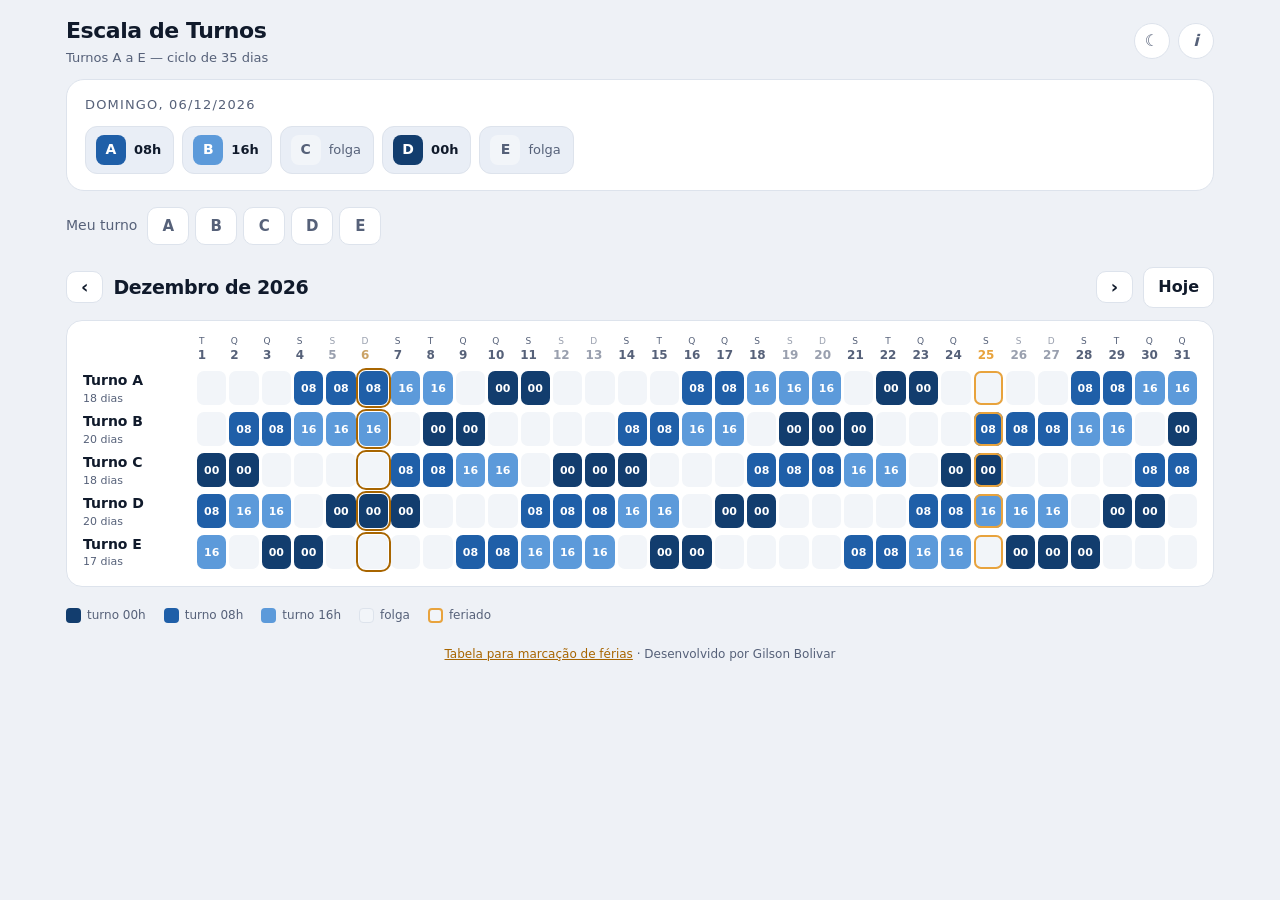
==== turnos/index.html @ 56448efe "Add the shift schedule as its own installable app A second page under turnos/ turns the five-team gr" ====
<!doctype html>
<html lang="pt-BR">
<head>
<meta charset="utf-8">
<meta name="viewport" content="width=device-width, initial-scale=1, viewport-fit=cover">
<title>Escala de Turnos — A a E</title>
<meta name="description" content="Dias de trabalho e folga dos turnos A a E, mês a mês, com a hora de início de cada turno.">
<meta name="theme-color" content="#0b1220">
<meta name="mobile-web-app-capable" content="yes">
<meta name="apple-mobile-web-app-capable" content="yes">
<meta name="apple-mobile-web-app-title" content="Turnos">
<link rel="manifest" href="manifest.webmanifest">
<link rel="icon" href="icones/icone-192.png" sizes="192x192">
<link rel="apple-touch-icon" sizes="180x180" href="icones/icone-180.png">
<link rel="stylesheet" href="app.css">
<script>
  /* Tema aplicado antes da primeira pintura, para a tela não piscar. */
  (() => {
    let tema;
    try { tema = localStorage.getItem('escala-turnos:tema'); } catch (e) { /* modo privado */ }
    if (tema !== 'claro' && tema !== 'escuro') {
      tema = matchMedia('(prefers-color-scheme: light)').matches ? 'claro' : 'escuro';
    }
    document.documentElement.dataset.tema = tema;
  })();
</script>
</head>
<body>

<header class="topo">
  <div class="titulo">
    <h1>Escala de Turnos</h1>
    <p class="subtitulo">Turnos A a E — ciclo de 35 dias</p>
  </div>
  <div class="canto">
    <button class="info" id="btn-tema" type="button" title="Trocar tema" aria-label="Trocar entre tema claro e escuro">◐</button>
    <button class="info" id="btn-info" type="button" title="Sobre o app" aria-label="Sobre o app">i</button>
  </div>
</header>

<main class="folha">

  <!-- ————————————————— hoje ————————————————— -->
  <section class="hoje-painel">
    <p class="hoje-data" id="hoje-data">—</p>
    <div class="hoje-turnos" id="hoje-turnos"></div>
    <p class="hoje-proximos" id="hoje-proximos" hidden></p>
  </section>

  <!-- ————————————————— escolha do turno ————————————————— -->
  <section class="meu">
    <span>Meu turno</span>
    <div class="grupos" id="grupos" role="group" aria-label="Escolha o seu turno"></div>
  </section>

  <!-- ————————————————— mês ————————————————— -->
  <section class="mes-barra">
    <button class="botao discreto" id="btn-anterior" type="button" aria-label="Mês anterior">‹</button>
    <h2 id="mes-nome">—</h2>
    <button class="botao discreto" id="btn-proximo" type="button" aria-label="Próximo mês">›</button>
    <button class="botao discreto" id="btn-hoje" type="button">Hoje</button>
  </section>

  <div class="rolagem">
    <div class="quadro" id="quadro"></div>
  </div>

  <p class="legenda">
    <span><b class="amostra t0"></b> turno 00h</span>
    <span><b class="amostra t8"></b> turno 08h</span>
    <span><b class="amostra t16"></b> turno 16h</span>
    <span><b class="amostra folga"></b> folga</span>
    <span><b class="amostra feriado-amostra"></b> feriado</span>
  </p>

  <p class="rodape">
    <a href="../">Tabela para marcação de férias</a> · Desenvolvido por Gilson Bolivar
  </p>

</main>

<dialog class="sobre" id="sobre" aria-labelledby="sobre-titulo">
  <h2 id="sobre-titulo">Escala de Turnos</h2>
  <p class="sobre-credito">Desenvolvido por <b>Gilson Bolivar</b></p>
  <p>Mostra os dias de trabalho e de folga dos turnos <b>A a E</b>, mês a mês, com a hora
    em que cada turno começa. Três equipes trabalham por dia e duas folgam.</p>
  <p>O ciclo tem <b>35 dias</b> e se repete sem fim, contado a partir de 02/08/2026 — por
    isso o app funciona para qualquer mês, passado ou futuro, sem precisar de internet.</p>
  <p>O turno escolhido e o tema ficam guardados neste aparelho. Nada é enviado para
    lugar nenhum.</p>
  <button class="botao principal largo" id="btn-fechar-sobre" type="button">Entendi</button>
</dialog>

<div class="aviso" id="toast" hidden></div>

<script src="app.js"></script>
</body>
</html>
---- turnos/app.css ----
/* ——————————————— Escala de Turnos ——————————————— */

:root {
  color-scheme: dark;
  --fundo: #0b1220;
  --superficie: #141d2e;
  --superficie-alta: #1e2a41;
  --borda: #2b3a56;
  --texto: #e8edf7;
  --texto-fraco: #93a1bd;
  --acento: #ffb020;
  --t0: #123d6e;
  --t8: #1f5fa8;
  --t16: #5c9ada;
  --turno-texto: #ffffff;
  --folga: #1a2537;
  --feriado: #ffc043;
  --raio-borda: 14px;
}

:root[data-tema="claro"] {
  color-scheme: light;
  --fundo: #eef1f6;
  --superficie: #ffffff;
  --superficie-alta: #e9eef6;
  --borda: #dde3ec;
  --texto: #101a2b;
  --texto-fraco: #566179;
  --acento: #a86500;
  --t0: #123d6e;
  --t8: #1f5fa8;
  --t16: #5c9ada;
  --turno-texto: #ffffff;
  --folga: #f2f5f9;
  --feriado: #e8a33d;
}

* { box-sizing: border-box; }
[hidden] { display: none !important; }

html, body {
  margin: 0;
  padding: 0;
  background: var(--fundo);
  color: var(--texto);
  font: 16px/1.4 system-ui, -apple-system, "Segoe UI", Roboto, sans-serif;
}
body {
  min-height: 100dvh;
  padding: env(safe-area-inset-top) env(safe-area-inset-right)
           env(safe-area-inset-bottom) env(safe-area-inset-left);
}
h1, h2 { margin: 0; font-weight: 700; letter-spacing: -0.02em; }

.folha { max-width: 1180px; margin: 0 auto; padding: 0 16px 36px; }

/* ——— topo ——— */
.topo {
  display: flex;
  align-items: center;
  justify-content: space-between;
  gap: 12px;
  max-width: 1180px;
  margin: 0 auto;
  padding: 16px 16px 12px;
}
.topo h1 { font-size: 22px; }
.subtitulo { margin: 2px 0 0; font-size: 13px; color: var(--texto-fraco); }
.canto { display: flex; gap: 8px; }
.info {
  appearance: none;
  width: 36px;
  height: 36px;
  border: 1px solid var(--borda);
  border-radius: 50%;
  background: var(--superficie);
  color: var(--texto-fraco);
  font: inherit;
  font-size: 16px;
  font-weight: 700;
  font-style: italic;
  line-height: 1;
  cursor: pointer;
}
#btn-tema { font-style: normal; }
.info:hover { border-color: var(--acento); color: var(--acento); }

/* ——— botões ——— */
.botao {
  appearance: none;
  border: 1px solid var(--borda);
  background: var(--superficie);
  color: var(--texto);
  font: inherit;
  font-weight: 600;
  padding: 9px 14px;
  border-radius: 10px;
  cursor: pointer;
  touch-action: manipulation;
}
.botao:hover { border-color: var(--acento); }
.botao.principal { background: var(--acento); border-color: var(--acento); color: #201400; }
.botao.largo { display: block; width: 100%; margin-top: 18px; }

/* ——— painel de hoje ——— */
.hoje-painel {
  background: var(--superficie);
  border: 1px solid var(--borda);
  border-radius: 18px;
  padding: 16px 18px;
}
.hoje-data {
  margin: 0 0 12px;
  font-size: 13px;
  text-transform: uppercase;
  letter-spacing: .09em;
  color: var(--texto-fraco);
}
.hoje-turnos { display: flex; flex-wrap: wrap; gap: 8px; }
.ficha {
  display: flex;
  align-items: center;
  gap: 8px;
  border: 1px solid var(--borda);
  border-radius: 12px;
  padding: 8px 12px 8px 10px;
  background: var(--superficie-alta);
  font-size: 14px;
}
.ficha b {
  display: grid;
  place-items: center;
  width: 30px;
  height: 30px;
  border-radius: 8px;
  background: var(--folga);
  color: var(--texto-fraco);
  font-size: 14px;
  font-weight: 700;
}
.ficha.trabalha b { color: var(--turno-texto); }
.ficha.t0 b { background: var(--t0); }
.ficha.t8 b { background: var(--t8); }
.ficha.t16 b { background: var(--t16); }
.ficha i { font-style: normal; color: var(--texto-fraco); font-size: 13px; }
.ficha.trabalha i { color: var(--texto); font-weight: 600; }
.ficha.meu { border-color: var(--acento); box-shadow: inset 0 0 0 1px var(--acento); }
.hoje-proximos { margin: 12px 0 0; font-size: 13px; color: var(--texto-fraco); }
.hoje-proximos b { color: var(--texto); }

/* ——— meu turno ——— */
.meu {
  display: flex;
  align-items: center;
  gap: 10px;
  margin-top: 16px;
  font-size: 14px;
  color: var(--texto-fraco);
}
.grupos { display: flex; gap: 6px; flex-wrap: wrap; }
.grupos button {
  appearance: none;
  width: 42px;
  height: 38px;
  border: 1px solid var(--borda);
  border-radius: 10px;
  background: var(--superficie);
  color: var(--texto-fraco);
  font: inherit;
  font-size: 15px;
  font-weight: 700;
  cursor: pointer;
  touch-action: manipulation;
}
.grupos button:hover { border-color: var(--acento); color: var(--texto); }
.grupos button.ativo { background: var(--acento); border-color: var(--acento); color: #201400; }

/* ——— barra do mês ——— */
.mes-barra {
  display: flex;
  align-items: center;
  gap: 10px;
  margin: 22px 0 12px;
}
.mes-barra h2 { flex: 1; font-size: 19px; }
.mes-barra h2::first-letter { text-transform: uppercase; }
.mes-barra .botao { padding: 8px 14px; }
#btn-anterior, #btn-proximo { font-size: 18px; line-height: 1; padding: 6px 14px; }

/* ——— quadro do mês ——— */
.rolagem { overflow-x: auto; padding-bottom: 6px; }
.quadro {
  min-width: 840px;
  background: var(--superficie);
  border: 1px solid var(--borda);
  border-radius: 16px;
  padding: 14px 16px 16px;
}
.cabecalho, .faixa { display: grid; gap: 3px; }
.cabecalho { margin-left: var(--coluna, 104px); margin-bottom: 7px; }
.cab { text-align: center; }
.cab i { display: block; font-style: normal; font-size: 9px; color: var(--texto-fraco); letter-spacing: .04em; }
.cab b { display: block; font-size: 12px; font-weight: 700; color: var(--texto-fraco); }
.cab.fds b, .cab.fds i { opacity: .6; }
.cab.hoje b { color: var(--acento); }
.cab.feriado b { color: var(--feriado); }

.linha {
  display: grid;
  grid-template-columns: var(--coluna, 104px) 1fr;
  align-items: center;
  gap: 10px;
  margin-bottom: 6px;
}
.linha:last-child { margin-bottom: 0; }
.linha.meu .equipe { color: var(--acento); }
.equipe { font-size: 14px; font-weight: 700; color: var(--texto); }
.equipe i {
  display: block;
  font-style: normal;
  font-size: 11px;
  font-weight: 500;
  color: var(--texto-fraco);
}
.cel {
  height: 34px;
  border-radius: 7px;
  display: grid;
  place-items: center;
  font-size: 11px;
  font-weight: 700;
  color: var(--turno-texto);
  background: var(--folga);
}
.cel.t0 { background: var(--t0); }
.cel.t8 { background: var(--t8); }
.cel.t16 { background: var(--t16); }
.cel.hoje { outline: 2px solid var(--acento); outline-offset: 1px; }
.cel.feriado { box-shadow: inset 0 0 0 2px var(--feriado); }
.linha.meu .cel { height: 38px; font-size: 12px; }

/* ——— legenda e rodapé ——— */
.legenda {
  display: flex;
  flex-wrap: wrap;
  gap: 6px 18px;
  margin: 14px 0 0;
  font-size: 12px;
  color: var(--texto-fraco);
}
.legenda span { display: inline-flex; align-items: center; }
.amostra {
  display: inline-block;
  width: 15px;
  height: 15px;
  border-radius: 4px;
  margin-right: 6px;
  border: 1px solid transparent;
}
.amostra.t0 { background: var(--t0); }
.amostra.t8 { background: var(--t8); }
.amostra.t16 { background: var(--t16); }
.amostra.folga { background: var(--folga); border-color: var(--borda); }
.amostra.feriado-amostra { background: var(--folga); border: 2px solid var(--feriado); }

.rodape { margin: 22px 0 0; font-size: 12px; color: var(--texto-fraco); text-align: center; }
.rodape a { color: var(--acento); }

/* ——— janela "sobre" ——— */
.sobre {
  width: min(420px, calc(100% - 32px));
  border: 1px solid var(--borda);
  border-radius: 18px;
  background: var(--superficie);
  color: var(--texto);
  padding: 22px;
  box-shadow: 0 18px 50px rgba(0, 0, 0, .45);
}
.sobre::backdrop { background: rgba(0, 0, 0, .55); }
.sobre h2 { font-size: 18px; }
.sobre p { margin: 10px 0; font-size: 14px; color: var(--texto-fraco); }
.sobre b { color: var(--texto); }
.sobre-credito { margin: 6px 0 14px !important; font-size: 15px !important; color: var(--texto) !important; }
.sobre-credito b { color: var(--acento); }

/* ——— aviso ——— */
.aviso {
  position: fixed;
  left: 50%;
  bottom: calc(20px + env(safe-area-inset-bottom));
  transform: translateX(-50%);
  z-index: 40;
  max-width: calc(100% - 32px);
  background: var(--superficie-alta);
  border: 1px solid var(--borda);
  padding: 11px 18px;
  border-radius: 99px;
  font-size: 14px;
  box-shadow: 0 8px 24px rgba(0, 0, 0, .45);
}

/* ——— telas estreitas ——— */
@media (max-width: 620px) {
  :root { --coluna: 74px; }
  .topo h1 { font-size: 19px; }
  .quadro { min-width: 880px; }   /* células legíveis; o mês desliza para o lado */
  .meu { flex-wrap: wrap; }
}

/* ——— impressão ——— */
@media print {
  :root, :root[data-tema] {
    color-scheme: light;
    --fundo: #fff;
    --superficie: #fff;
    --superficie-alta: #fff;
    --borda: #b9c2d0;
    --texto: #101418;
    --texto-fraco: #4a5568;
    --folga: #f1f4f8;
  }
  .canto, .meu, .mes-barra .botao, .aviso { display: none !important; }
  .rolagem { overflow: visible; }
  .quadro { min-width: 0; break-inside: avoid; }
  .cel, .amostra { print-color-adjust: exact; -webkit-print-color-adjust: exact; }
}
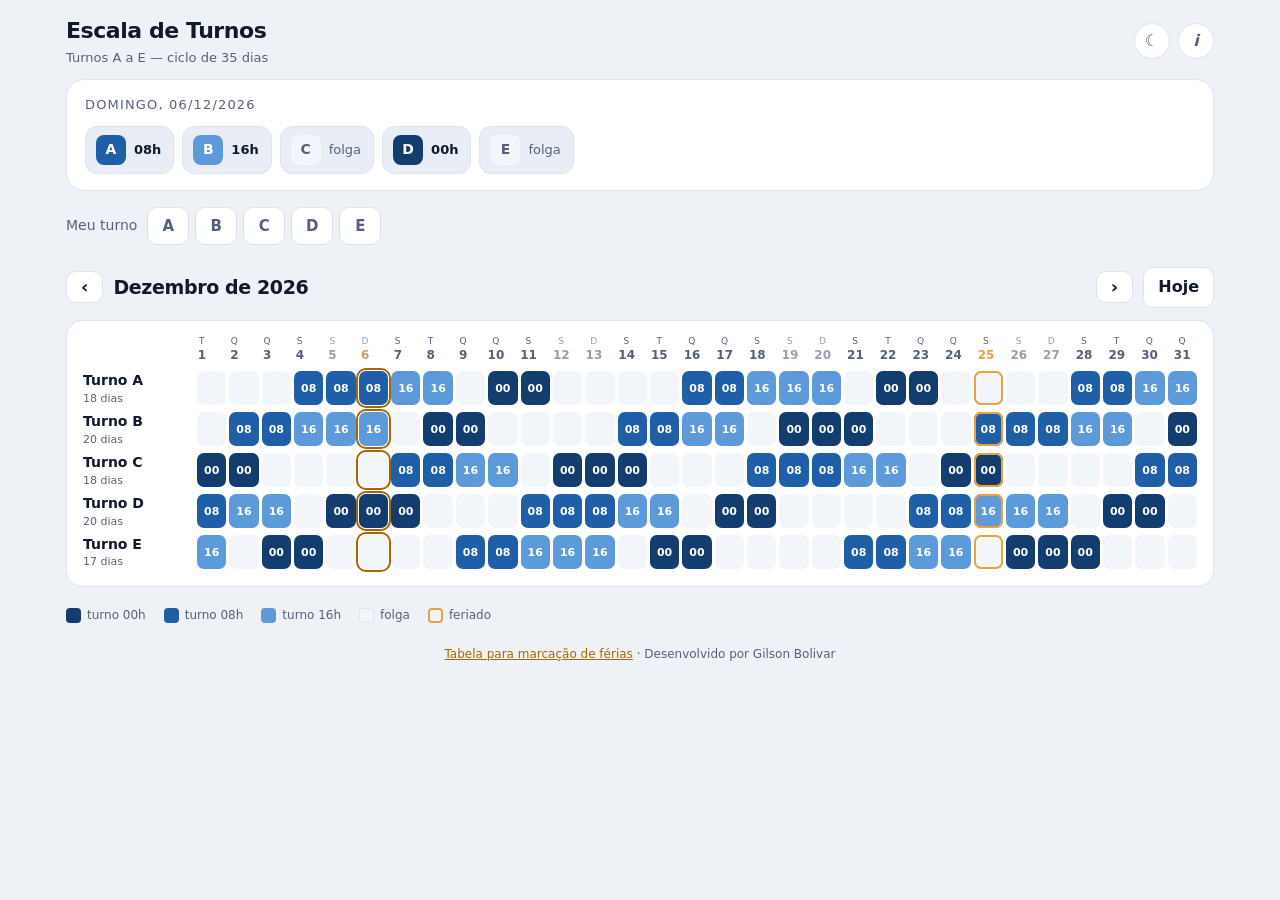
==== commit bfb61e3e: "Stop a stale copy from hiding an update GitHub Pages hands out the files with ten minutes of browser" ====
--- a/turnos/index.html
+++ b/turnos/index.html
@@ -12,7 +12,7 @@
 <link rel="manifest" href="manifest.webmanifest">
 <link rel="icon" href="icones/icone-192.png" sizes="192x192">
 <link rel="apple-touch-icon" sizes="180x180" href="icones/icone-180.png">
-<link rel="stylesheet" href="app.css">
+<link rel="stylesheet" href="app.css?v=20261023a">
 <script>
   /* Tema aplicado antes da primeira pintura, para a tela não piscar. */
   (() => {
@@ -88,11 +88,12 @@
     isso o app funciona para qualquer mês, passado ou futuro, sem precisar de internet.</p>
   <p>O turno escolhido e o tema ficam guardados neste aparelho. Nada é enviado para
     lugar nenhum.</p>
+  <p class="sobre-versao">Versão de 23/10/2026</p>
   <button class="botao principal largo" id="btn-fechar-sobre" type="button">Entendi</button>
 </dialog>
 
 <div class="aviso" id="toast" hidden></div>
 
-<script src="app.js"></script>
+<script src="app.js?v=20261023a"></script>
 </body>
 </html>
--- a/turnos/app.css
+++ b/turnos/app.css
@@ -239,6 +239,66 @@
 .cel.feriado { box-shadow: inset 0 0 0 2px var(--feriado); }
 .linha.meu .cel { height: 38px; font-size: 12px; }
 
+/* ——— lista vertical (celular) ——— */
+.quadro.vertical { min-width: 0; padding: 10px 12px 12px; }
+
+.cabeca-dias, .dia-linha {
+  display: grid;
+  grid-template-columns: 86px repeat(5, 1fr);
+  gap: 5px;
+  align-items: center;
+}
+.cabeca-dias {
+  position: sticky;
+  top: 0;
+  z-index: 2;
+  padding: 6px 0 8px;
+  background: var(--superficie);
+}
+.cabeca-dias i {
+  font-style: normal;
+  text-align: center;
+  font-size: 13px;
+  font-weight: 700;
+  color: var(--texto-fraco);
+}
+.cabeca-dias i.meu { color: var(--acento); }
+
+.dia-linha {
+  padding: 3px 0;
+  border-top: 1px solid var(--borda);
+}
+.dia-linha.fds .dia-rotulo b { color: var(--texto-fraco); }
+.dia-linha.hoje {
+  background: var(--superficie-alta);
+  border-radius: 10px;
+  box-shadow: inset 0 0 0 2px var(--acento);
+  padding: 4px 6px;
+  margin: 2px -6px;
+  border-top-color: transparent;
+}
+.dia-linha.feriado .dia-rotulo b { color: var(--feriado); }
+
+.dia-rotulo { display: flex; align-items: baseline; gap: 5px; flex-wrap: wrap; min-width: 0; }
+.dia-rotulo b { font-size: 17px; font-weight: 700; font-variant-numeric: tabular-nums; }
+.dia-rotulo i { font-style: normal; font-size: 12px; color: var(--texto-fraco); }
+.dia-rotulo u {
+  flex-basis: 100%;
+  margin-top: -2px;
+  font-size: 9.5px;
+  text-decoration: none;
+  color: var(--feriado);
+  white-space: nowrap;
+  overflow: hidden;
+  text-overflow: ellipsis;
+}
+.quadro.vertical .cel {
+  height: 32px;
+  font-size: 12px;
+  border-radius: 8px;
+}
+.quadro.vertical .cel.meu { box-shadow: inset 0 0 0 2px var(--acento); }
+
 /* ——— legenda e rodapé ——— */
 .legenda {
   display: flex;
@@ -282,6 +342,7 @@
 .sobre b { color: var(--texto); }
 .sobre-credito { margin: 6px 0 14px !important; font-size: 15px !important; color: var(--texto) !important; }
 .sobre-credito b { color: var(--acento); }
+.sobre-versao { padding-top: 12px; border-top: 1px solid var(--borda); font-size: 12px !important; }
 
 /* ——— aviso ——— */
 .aviso {
@@ -301,10 +362,9 @@
 
 /* ——— telas estreitas ——— */
 @media (max-width: 620px) {
-  :root { --coluna: 74px; }
   .topo h1 { font-size: 19px; }
-  .quadro { min-width: 880px; }   /* células legíveis; o mês desliza para o lado */
   .meu { flex-wrap: wrap; }
+  .rolagem { overflow: visible; }
 }
 
 /* ——— impressão ——— */
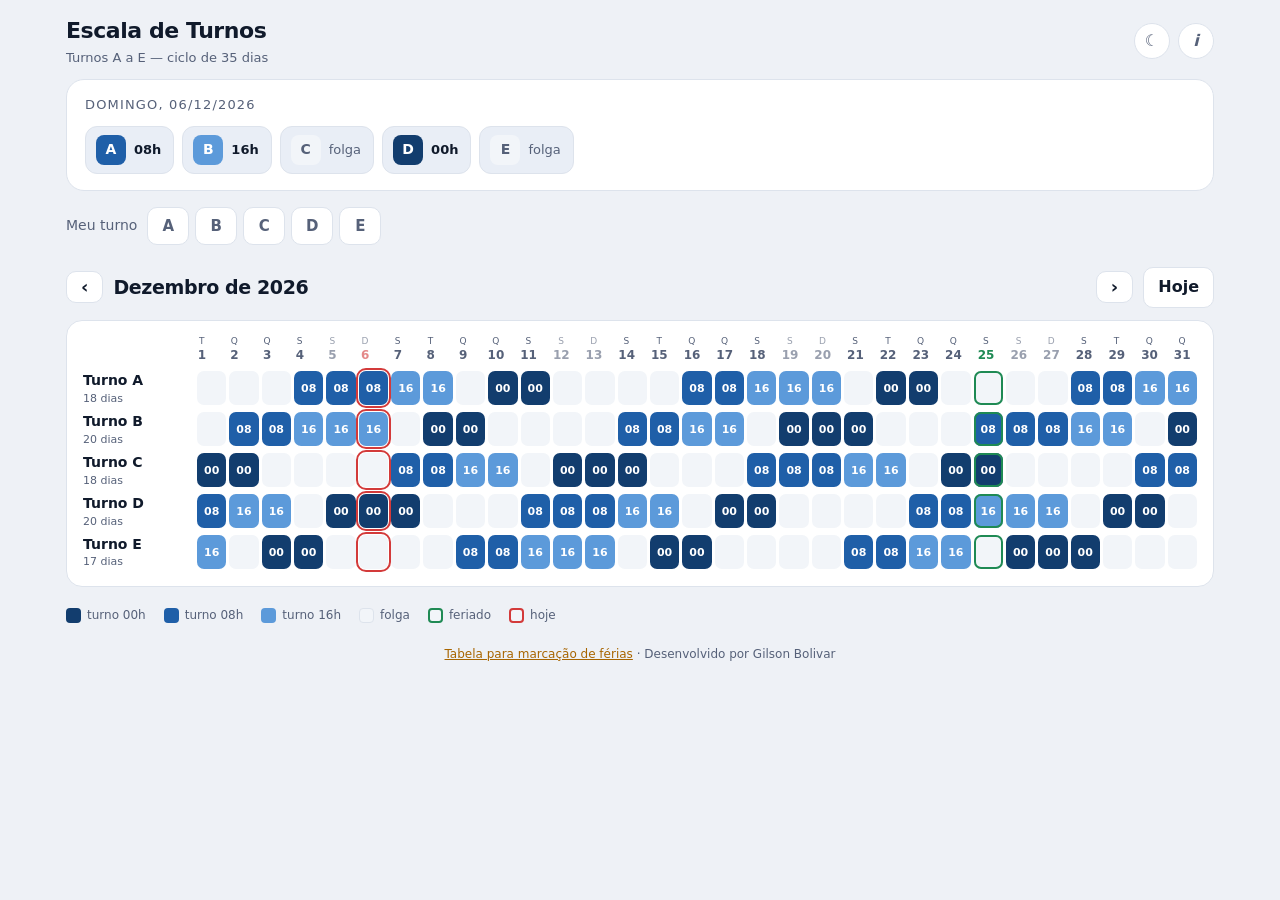
==== commit d34738b1: "Mark holidays in green and today in red The two markers shared the accent colour with the team you p" ====
--- a/turnos/index.html
+++ b/turnos/index.html
@@ -12,7 +12,7 @@
 <link rel="manifest" href="manifest.webmanifest">
 <link rel="icon" href="icones/icone-192.png" sizes="192x192">
 <link rel="apple-touch-icon" sizes="180x180" href="icones/icone-180.png">
-<link rel="stylesheet" href="app.css?v=20261023a">
+<link rel="stylesheet" href="app.css?v=20261023b">
 <script>
   /* Tema aplicado antes da primeira pintura, para a tela não piscar. */
   (() => {
@@ -71,6 +71,7 @@
     <span><b class="amostra t16"></b> turno 16h</span>
     <span><b class="amostra folga"></b> folga</span>
     <span><b class="amostra feriado-amostra"></b> feriado</span>
+    <span><b class="amostra hoje-amostra"></b> hoje</span>
   </p>
 
   <p class="rodape">
@@ -94,6 +95,6 @@
 
 <div class="aviso" id="toast" hidden></div>
 
-<script src="app.js?v=20261023a"></script>
+<script src="app.js?v=20261023b"></script>
 </body>
 </html>
--- a/turnos/app.css
+++ b/turnos/app.css
@@ -14,7 +14,8 @@
   --t16: #5c9ada;
   --turno-texto: #ffffff;
   --folga: #1a2537;
-  --feriado: #ffc043;
+  --feriado: #35d07f;
+  --hoje: #ff5a5a;
   --raio-borda: 14px;
 }
 
@@ -32,7 +33,8 @@
   --t16: #5c9ada;
   --turno-texto: #ffffff;
   --folga: #f2f5f9;
-  --feriado: #e8a33d;
+  --feriado: #1f8a54;
+  --hoje: #d33a3a;
 }
 
 * { box-sizing: border-box; }
@@ -202,7 +204,7 @@
 .cab i { display: block; font-style: normal; font-size: 9px; color: var(--texto-fraco); letter-spacing: .04em; }
 .cab b { display: block; font-size: 12px; font-weight: 700; color: var(--texto-fraco); }
 .cab.fds b, .cab.fds i { opacity: .6; }
-.cab.hoje b { color: var(--acento); }
+.cab.hoje b { color: var(--hoje); }
 .cab.feriado b { color: var(--feriado); }
 
 .linha {
@@ -235,7 +237,7 @@
 .cel.t0 { background: var(--t0); }
 .cel.t8 { background: var(--t8); }
 .cel.t16 { background: var(--t16); }
-.cel.hoje { outline: 2px solid var(--acento); outline-offset: 1px; }
+.cel.hoje { outline: 2px solid var(--hoje); outline-offset: 1px; }
 .cel.feriado { box-shadow: inset 0 0 0 2px var(--feriado); }
 .linha.meu .cel { height: 38px; font-size: 12px; }
 
@@ -272,12 +274,13 @@
 .dia-linha.hoje {
   background: var(--superficie-alta);
   border-radius: 10px;
-  box-shadow: inset 0 0 0 2px var(--acento);
+  box-shadow: inset 0 0 0 2px var(--hoje);
   padding: 4px 6px;
   margin: 2px -6px;
   border-top-color: transparent;
 }
 .dia-linha.feriado .dia-rotulo b { color: var(--feriado); }
+.dia-linha.hoje .dia-rotulo b { color: var(--hoje); }
 
 .dia-rotulo { display: flex; align-items: baseline; gap: 5px; flex-wrap: wrap; min-width: 0; }
 .dia-rotulo b { font-size: 17px; font-weight: 700; font-variant-numeric: tabular-nums; }
@@ -322,6 +325,7 @@
 .amostra.t16 { background: var(--t16); }
 .amostra.folga { background: var(--folga); border-color: var(--borda); }
 .amostra.feriado-amostra { background: var(--folga); border: 2px solid var(--feriado); }
+.amostra.hoje-amostra { background: var(--folga); border: 2px solid var(--hoje); }
 
 .rodape { margin: 22px 0 0; font-size: 12px; color: var(--texto-fraco); text-align: center; }
 .rodape a { color: var(--acento); }
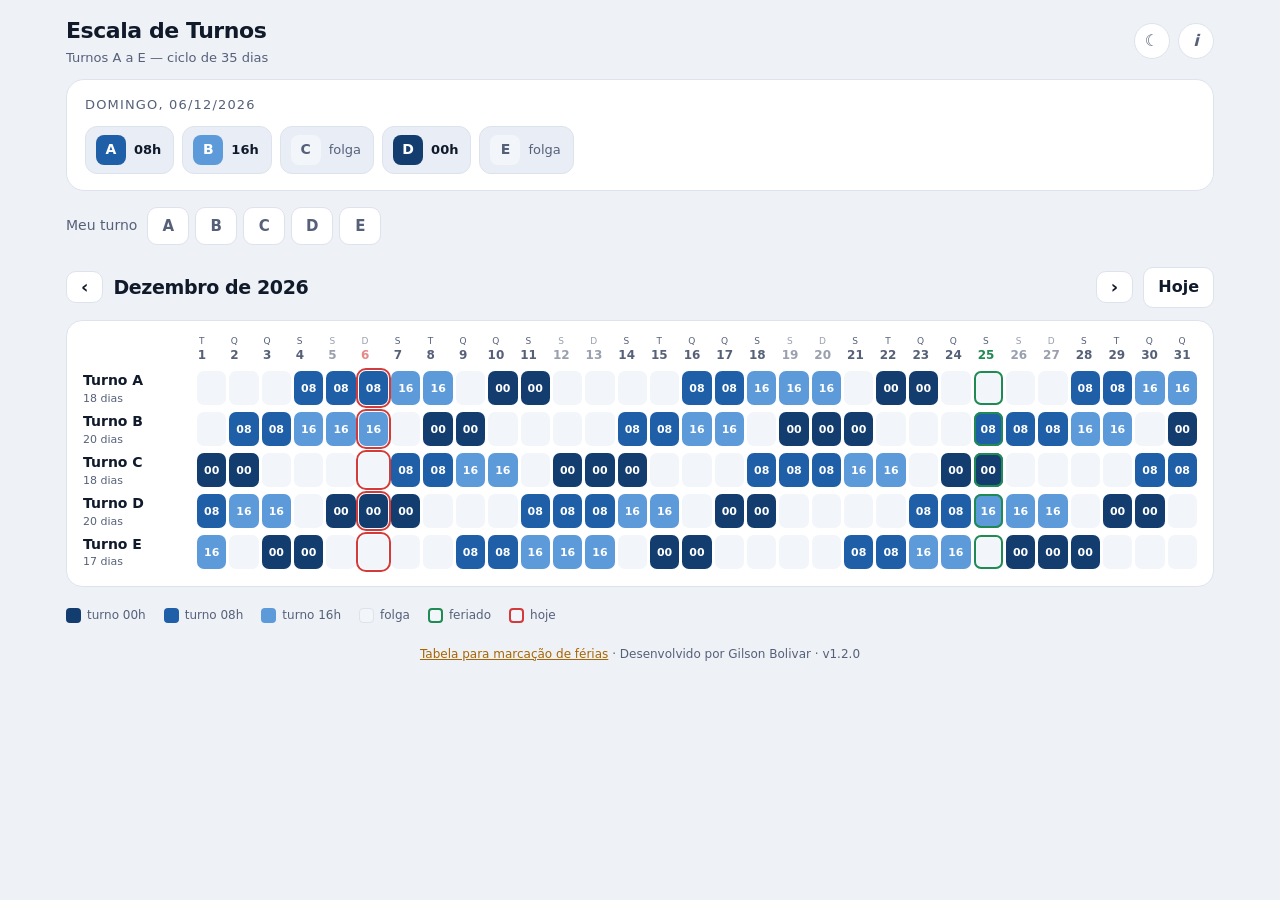
==== commit 906279b5: "Put a version number on both apps Each app now carries a number — 1.2.0 for the shift schedule, 2.4." ====
--- a/turnos/index.html
+++ b/turnos/index.html
@@ -12,7 +12,7 @@
 <link rel="manifest" href="manifest.webmanifest">
 <link rel="icon" href="icones/icone-192.png" sizes="192x192">
 <link rel="apple-touch-icon" sizes="180x180" href="icones/icone-180.png">
-<link rel="stylesheet" href="app.css?v=20261023b">
+<link rel="stylesheet" href="app.css?v=1.2.0">
 <script>
   /* Tema aplicado antes da primeira pintura, para a tela não piscar. */
   (() => {
@@ -76,6 +76,7 @@
 
   <p class="rodape">
     <a href="../">Tabela para marcação de férias</a> · Desenvolvido por Gilson Bolivar
+    · <span id="versao-rodape"></span>
   </p>
 
 </main>
@@ -89,12 +90,12 @@
     isso o app funciona para qualquer mês, passado ou futuro, sem precisar de internet.</p>
   <p>O turno escolhido e o tema ficam guardados neste aparelho. Nada é enviado para
     lugar nenhum.</p>
-  <p class="sobre-versao">Versão de 23/10/2026</p>
+  <p class="sobre-versao" id="versao">—</p>
   <button class="botao principal largo" id="btn-fechar-sobre" type="button">Entendi</button>
 </dialog>
 
 <div class="aviso" id="toast" hidden></div>
 
-<script src="app.js?v=20261023b"></script>
+<script src="app.js?v=1.2.0"></script>
 </body>
 </html>
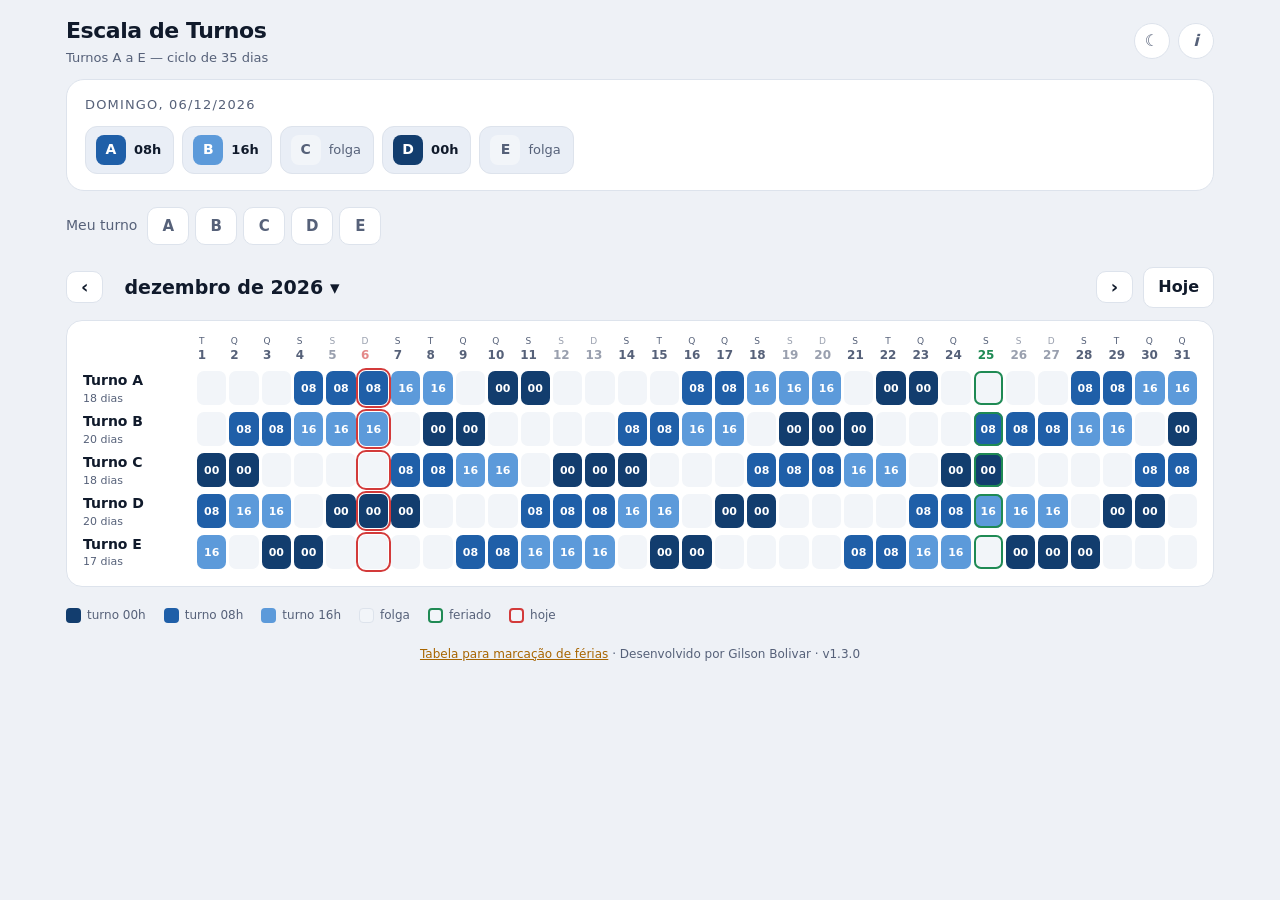
==== commit 44df75a0: "Let any month be reached, in either direction The schedule was already unbounded — it comes from the" ====
--- a/turnos/index.html
+++ b/turnos/index.html
@@ -12,7 +12,7 @@
 <link rel="manifest" href="manifest.webmanifest">
 <link rel="icon" href="icones/icone-192.png" sizes="192x192">
 <link rel="apple-touch-icon" sizes="180x180" href="icones/icone-180.png">
-<link rel="stylesheet" href="app.css?v=1.2.0">
+<link rel="stylesheet" href="app.css?v=1.3.0">
 <script>
   /* Tema aplicado antes da primeira pintura, para a tela não piscar. */
   (() => {
@@ -56,7 +56,8 @@
   <!-- ————————————————— mês ————————————————— -->
   <section class="mes-barra">
     <button class="botao discreto" id="btn-anterior" type="button" aria-label="Mês anterior">‹</button>
-    <h2 id="mes-nome">—</h2>
+    <h2><button class="mes-escolher" id="btn-escolher" type="button"
+                title="Escolher mês e ano"><span id="mes-nome">—</span> ▾</button></h2>
     <button class="botao discreto" id="btn-proximo" type="button" aria-label="Próximo mês">›</button>
     <button class="botao discreto" id="btn-hoje" type="button">Hoje</button>
   </section>
@@ -81,6 +82,17 @@
 
 </main>
 
+<dialog class="sobre seletor" id="seletor" aria-labelledby="seletor-titulo">
+  <h2 id="seletor-titulo">Escolher mês</h2>
+  <div class="ano-linha">
+    <button class="botao discreto" id="ano-menos" type="button" aria-label="Ano anterior">‹</button>
+    <b id="ano-valor">—</b>
+    <button class="botao discreto" id="ano-mais" type="button" aria-label="Próximo ano">›</button>
+  </div>
+  <div class="meses-grade" id="meses-grade"></div>
+  <button class="botao discreto largo" id="btn-fechar-seletor" type="button">Cancelar</button>
+</dialog>
+
 <dialog class="sobre" id="sobre" aria-labelledby="sobre-titulo">
   <h2 id="sobre-titulo">Escala de Turnos</h2>
   <p class="sobre-credito">Desenvolvido por <b>Gilson Bolivar</b></p>
@@ -96,6 +108,6 @@
 
 <div class="aviso" id="toast" hidden></div>
 
-<script src="app.js?v=1.2.0"></script>
+<script src="app.js?v=1.3.0"></script>
 </body>
 </html>
--- a/turnos/app.css
+++ b/turnos/app.css
@@ -185,7 +185,18 @@
   margin: 22px 0 12px;
 }
 .mes-barra h2 { flex: 1; font-size: 19px; }
-.mes-barra h2::first-letter { text-transform: uppercase; }
+.mes-escolher {
+  appearance: none;
+  border: 1px solid transparent;
+  border-radius: 10px;
+  background: transparent;
+  color: inherit;
+  font: inherit;
+  padding: 4px 10px;
+  cursor: pointer;
+}
+.mes-escolher:hover { border-color: var(--borda); }
+.mes-escolher span::first-letter { text-transform: uppercase; }
 .mes-barra .botao { padding: 8px 14px; }
 #btn-anterior, #btn-proximo { font-size: 18px; line-height: 1; padding: 6px 14px; }
 
@@ -347,6 +358,33 @@
 .sobre-credito { margin: 6px 0 14px !important; font-size: 15px !important; color: var(--texto) !important; }
 .sobre-credito b { color: var(--acento); }
 .sobre-versao { padding-top: 12px; border-top: 1px solid var(--borda); font-size: 12px !important; }
+
+/* ——— escolher mês e ano ——— */
+.ano-linha {
+  display: flex;
+  align-items: center;
+  justify-content: center;
+  gap: 16px;
+  margin: 14px 0 16px;
+}
+.ano-linha b { font-size: 24px; font-weight: 700; font-variant-numeric: tabular-nums; }
+.ano-linha .botao { padding: 6px 16px; font-size: 18px; line-height: 1; }
+.meses-grade { display: grid; grid-template-columns: repeat(3, 1fr); gap: 8px; }
+.meses-grade button {
+  appearance: none;
+  border: 1px solid var(--borda);
+  border-radius: 10px;
+  background: var(--superficie-alta);
+  color: var(--texto);
+  font: inherit;
+  font-size: 14px;
+  font-weight: 600;
+  padding: 11px 4px;
+  cursor: pointer;
+}
+.meses-grade button:hover { border-color: var(--acento); }
+.meses-grade button.aberto { background: var(--acento); border-color: var(--acento); color: #201400; }
+.meses-grade button.atual { box-shadow: inset 0 0 0 2px var(--hoje); }
 
 /* ——— aviso ——— */
 .aviso {
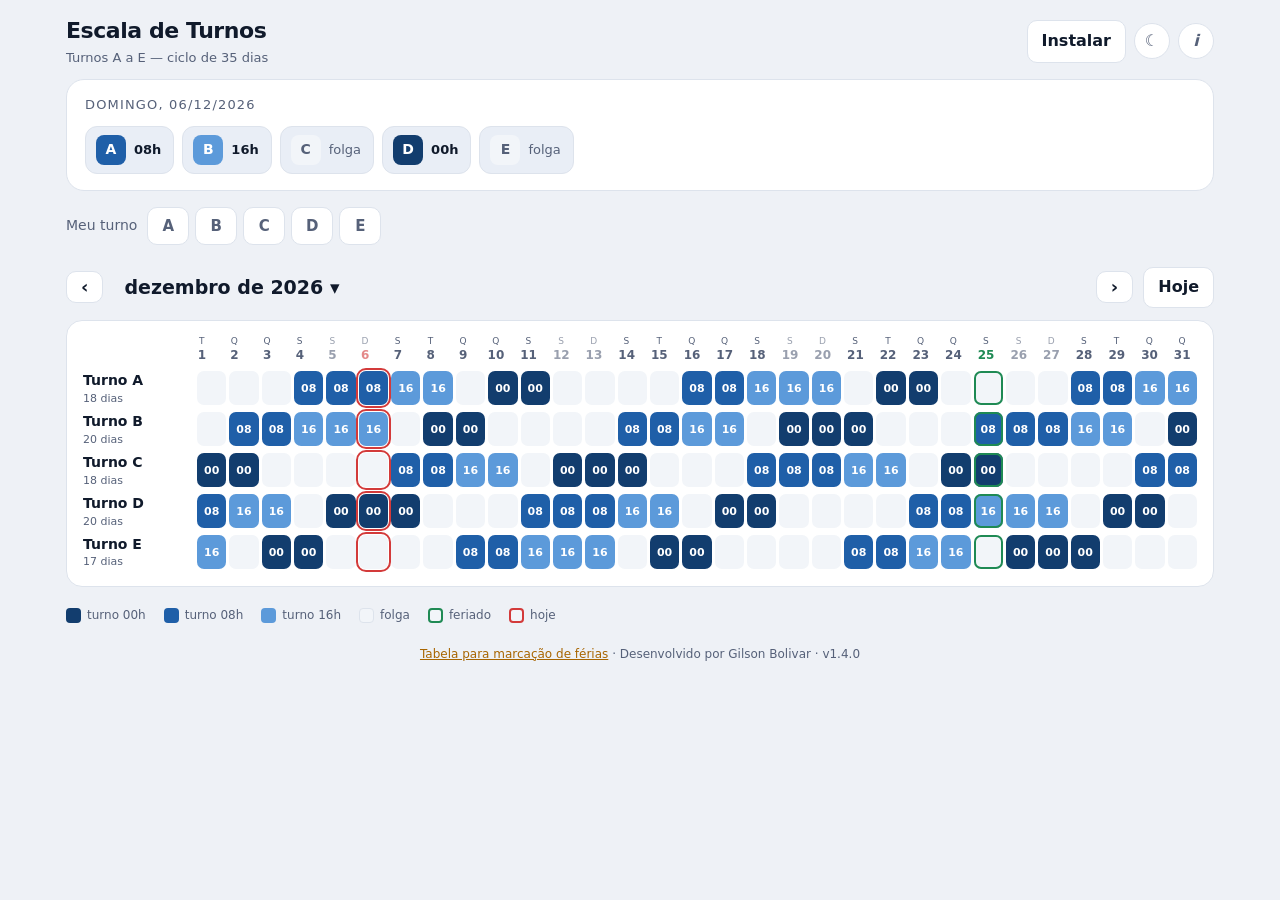
==== commit 4f45b8a0: "Give both apps an Install button Installing meant finding it in the browser menu — and on an iPhone " ====
--- a/turnos/index.html
+++ b/turnos/index.html
@@ -12,7 +12,7 @@
 <link rel="manifest" href="manifest.webmanifest">
 <link rel="icon" href="icones/icone-192.png" sizes="192x192">
 <link rel="apple-touch-icon" sizes="180x180" href="icones/icone-180.png">
-<link rel="stylesheet" href="app.css?v=1.3.0">
+<link rel="stylesheet" href="app.css?v=1.4.0">
 <script>
   /* Tema aplicado antes da primeira pintura, para a tela não piscar. */
   (() => {
@@ -33,6 +33,7 @@
     <p class="subtitulo">Turnos A a E — ciclo de 35 dias</p>
   </div>
   <div class="canto">
+    <button class="botao instalar" id="btn-instalar" type="button" hidden>Instalar</button>
     <button class="info" id="btn-tema" type="button" title="Trocar tema" aria-label="Trocar entre tema claro e escuro">◐</button>
     <button class="info" id="btn-info" type="button" title="Sobre o app" aria-label="Sobre o app">i</button>
   </div>
@@ -82,6 +83,24 @@
 
 </main>
 
+<dialog class="sobre" id="ajuda-instalar" aria-labelledby="instalar-titulo">
+  <h2 id="instalar-titulo">Instalar no aparelho</h2>
+  <div id="passos-android">
+    <p><b>Android (Chrome)</b></p>
+    <p>Toque no menu <b>⋮</b> do navegador, no canto de cima, e escolha
+      <b>Instalar app</b> — ou <b>Adicionar à tela inicial</b>, conforme a versão.</p>
+  </div>
+  <div id="passos-ios">
+    <p><b>iPhone e iPad</b></p>
+    <p>Precisa ser pelo <b>Safari</b>: o Chrome do iPhone não instala sites.
+      Toque em <b>Compartilhar</b> (o quadrado com a seta para cima), role a lista e
+      escolha <b>Adicionar à Tela de Início</b>.</p>
+  </div>
+  <p class="instalar-nota">Instalado, o app abre em tela cheia, com ícone próprio, e
+    funciona sem internet.</p>
+  <button class="botao principal largo" id="btn-fechar-instalar" type="button">Entendi</button>
+</dialog>
+
 <dialog class="sobre seletor" id="seletor" aria-labelledby="seletor-titulo">
   <h2 id="seletor-titulo">Escolher mês</h2>
   <div class="ano-linha">
@@ -108,6 +127,6 @@
 
 <div class="aviso" id="toast" hidden></div>
 
-<script src="app.js?v=1.3.0"></script>
+<script src="app.js?v=1.4.0"></script>
 </body>
 </html>
--- a/turnos/app.css
+++ b/turnos/app.css
@@ -68,7 +68,16 @@
 }
 .topo h1 { font-size: 22px; }
 .subtitulo { margin: 2px 0 0; font-size: 13px; color: var(--texto-fraco); }
-.canto { display: flex; gap: 8px; }
+.canto { display: flex; align-items: center; gap: 8px; }
+.instalar {
+  padding: 8px 14px;
+  font-size: 14px;
+  background: var(--acento);
+  border-color: var(--acento);
+  color: #201400;
+}
+.instalar:hover { filter: brightness(1.06); }
+.instalar-nota { padding-top: 10px; border-top: 1px solid var(--borda); }
 .info {
   appearance: none;
   width: 36px;
@@ -405,6 +414,7 @@
 /* ——— telas estreitas ——— */
 @media (max-width: 620px) {
   .topo h1 { font-size: 19px; }
+  .instalar { padding: 7px 11px; font-size: 13px; }
   .meu { flex-wrap: wrap; }
   .rolagem { overflow: visible; }
 }
